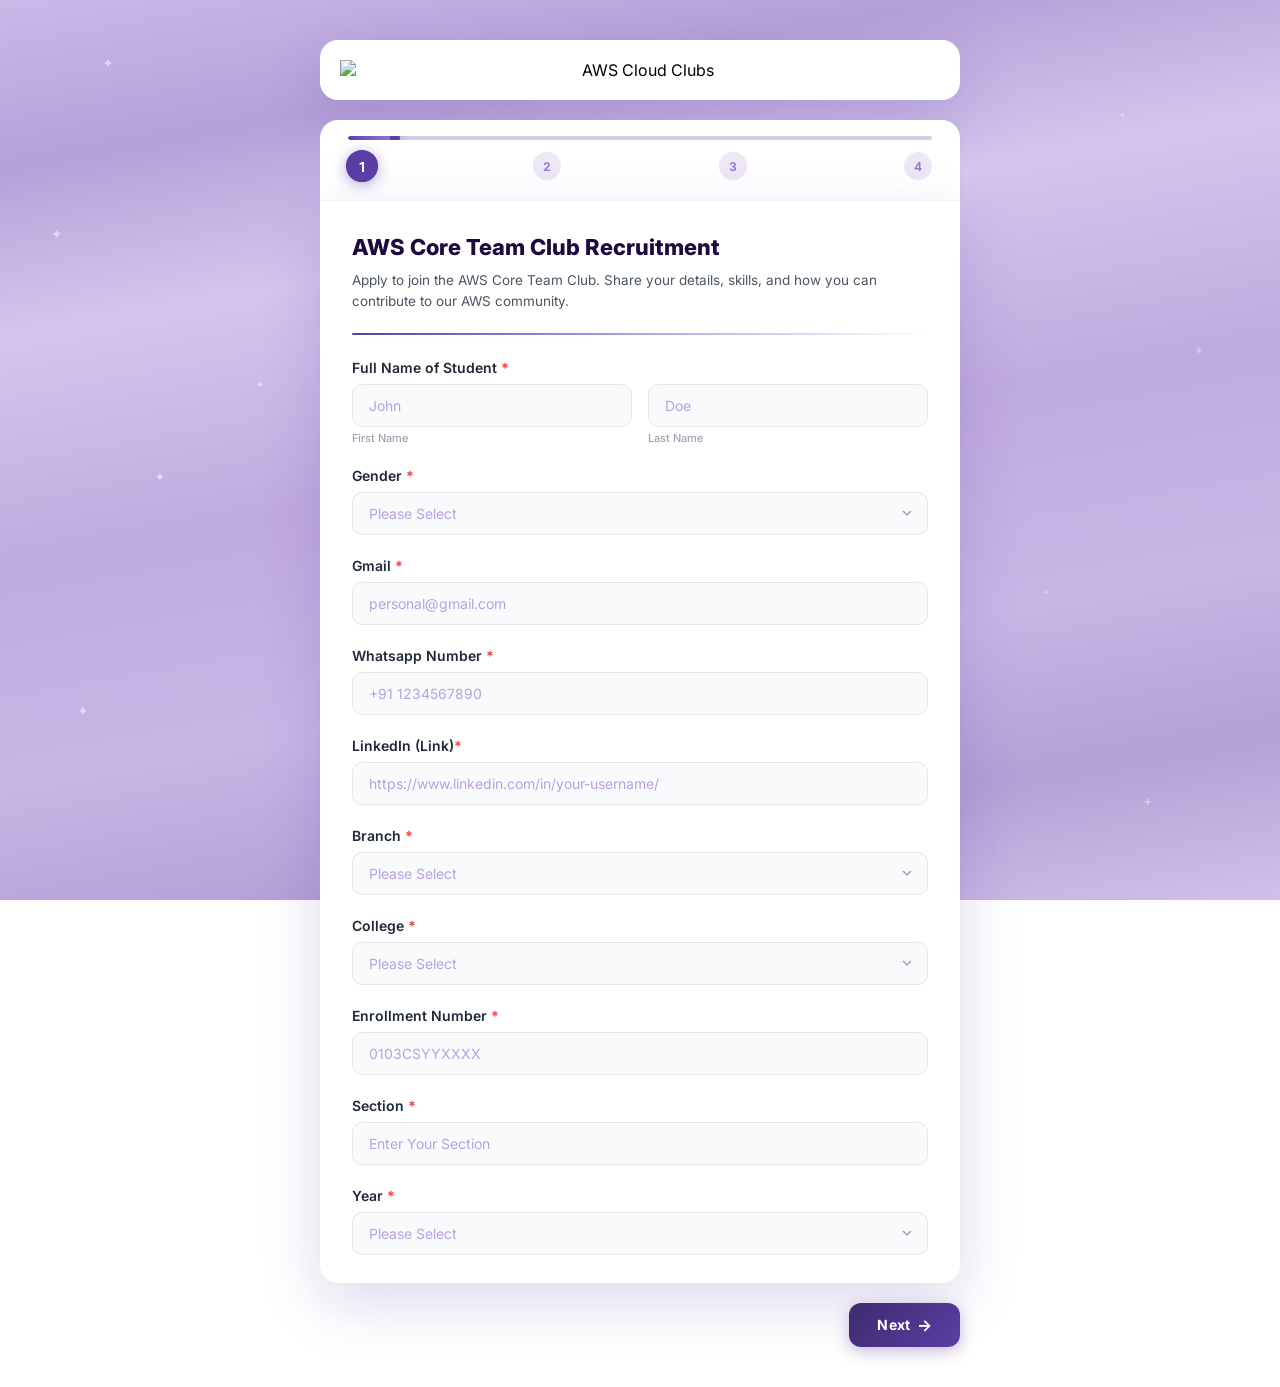
==== index.html @ a69f0cce "Updated Role Descriptions" ====
<!doctype html>
<html lang="en">
  <head>
    <meta charset="UTF-8" />
    <meta name="viewport" content="width=device-width, initial-scale=1.0" />
    <title>AWS Cloud Clubs - Core Team Recruitment</title>
    <link rel="icon" type="image/png" href="favicon.png" />
    <link rel="preconnect" href="https://fonts.googleapis.com" />
    <link rel="preconnect" href="https://fonts.gstatic.com" crossorigin />
    <link
      href="https://fonts.googleapis.com/css2?family=Inter:wght@400;500;600;700;800;900&display=swap"
      rel="stylesheet"
    />
    <link rel="stylesheet" href="styles.css" />
  </head>
  <body>
    <!-- Background clouds - far -->
    <div class="bg-layer bg-layer-far">
      <div class="cloud-realistic cr-1">
        <svg viewBox="0 0 480 150">
          <path
            d="M60 130c-22 0-40-12-44-28-18-4-30-18-26-36 2-14 14-25 28-27 8-22 30-38 55-38 18 0 34 9 44 22 10-7 24-11 38-9 22 4 38 22 40 44 14 4 24 16 24 30 0 18-14 33-32 35h-1c-4 6-11 9-18 9H60z"
            fill="white"
          />
        </svg>
      </div>
      <div class="cloud-realistic cr-2">
        <svg viewBox="0 0 480 150">
          <path
            d="M60 130c-22 0-40-12-44-28-18-4-30-18-26-36 2-14 14-25 28-27 8-22 30-38 55-38 18 0 34 9 44 22 10-7 24-11 38-9 22 4 38 22 40 44 14 4 24 16 24 30 0 18-14 33-32 35h-1c-4 6-11 9-18 9H60z"
            fill="white"
          />
        </svg>
      </div>
      <div class="cloud-realistic cr-3">
        <svg viewBox="0 0 480 150">
          <path
            d="M60 130c-22 0-40-12-44-28-18-4-30-18-26-36 2-14 14-25 28-27 8-22 30-38 55-38 18 0 34 9 44 22 10-7 24-11 38-9 22 4 38 22 40 44 14 4 24 16 24 30 0 18-14 33-32 35h-1c-4 6-11 9-18 9H60z"
            fill="white"
          />
        </svg>
      </div>
    </div>
    <!-- Background clouds - mid -->
    <div class="bg-layer bg-layer-mid">
      <div class="cloud-realistic cr-4">
        <svg viewBox="0 0 480 150">
          <path
            d="M60 130c-22 0-40-12-44-28-18-4-30-18-26-36 2-14 14-25 28-27 8-22 30-38 55-38 18 0 34 9 44 22 10-7 24-11 38-9 22 4 38 22 40 44 14 4 24 16 24 30 0 18-14 33-32 35h-1c-4 6-11 9-18 9H60z"
            fill="white"
          />
        </svg>
      </div>
      <div class="cloud-realistic cr-5">
        <svg viewBox="0 0 480 150">
          <path
            d="M60 130c-22 0-40-12-44-28-18-4-30-18-26-36 2-14 14-25 28-27 8-22 30-38 55-38 18 0 34 9 44 22 10-7 24-11 38-9 22 4 38 22 40 44 14 4 24 16 24 30 0 18-14 33-32 35h-1c-4 6-11 9-18 9H60z"
            fill="white"
          />
        </svg>
      </div>
      <div class="cloud-realistic cr-6">
        <svg viewBox="0 0 480 150">
          <path
            d="M60 130c-22 0-40-12-44-28-18-4-30-18-26-36 2-14 14-25 28-27 8-22 30-38 55-38 18 0 34 9 44 22 10-7 24-11 38-9 22 4 38 22 40 44 14 4 24 16 24 30 0 18-14 33-32 35h-1c-4 6-11 9-18 9H60z"
            fill="white"
          />
        </svg>
      </div>
    </div>
    <!-- Background clouds - near -->
    <div class="bg-layer bg-layer-near">
      <div class="cloud-realistic cr-7">
        <svg viewBox="0 0 480 150">
          <path
            d="M60 130c-22 0-40-12-44-28-18-4-30-18-26-36 2-14 14-25 28-27 8-22 30-38 55-38 18 0 34 9 44 22 10-7 24-11 38-9 22 4 38 22 40 44 14 4 24 16 24 30 0 18-14 33-32 35h-1c-4 6-11 9-18 9H60z"
            fill="white"
          />
        </svg>
      </div>
      <div class="cloud-realistic cr-8">
        <svg viewBox="0 0 480 150">
          <path
            d="M60 130c-22 0-40-12-44-28-18-4-30-18-26-36 2-14 14-25 28-27 8-22 30-38 55-38 18 0 34 9 44 22 10-7 24-11 38-9 22 4 38 22 40 44 14 4 24 16 24 30 0 18-14 33-32 35h-1c-4 6-11 9-18 9H60z"
            fill="white"
          />
        </svg>
      </div>
    </div>
    <!-- Sparkles -->
    <div class="sparkles">
      <div class="sparkle s1">✦</div>
      <div class="sparkle s2">+</div>
      <div class="sparkle s3">✦</div>
      <div class="sparkle s4">+</div>
      <div class="sparkle s5">✦</div>
      <div class="sparkle s6">+</div>
      <div class="sparkle s7">✦</div>
      <div class="sparkle s8">+</div>
      <div class="sparkle s9">✦</div>
      <div class="sparkle s10">+</div>
    </div>

    <!-- ========== MAIN CONTAINER ========== -->
    <div class="container">
      <!-- BANNER (top) -->
      <div class="banner">
        <div class="banner-content">
          <div class="logo-block">
            <img src="banner.png" alt="AWS Cloud Clubs" class="banner-logo" />
          </div>
        </div>
      </div>
      <!-- end .banner -->

      <!-- STEP INDICATOR -->
      <div class="step-bar">
        <div class="step-track">
          <div class="step-fill" id="stepFill"></div>
        </div>
        <div class="step-labels">
          <span class="step-dot active" data-step="1">1</span>
          <span class="step-dot" data-step="2">2</span>
          <span class="step-dot" data-step="3">3</span>
          <span class="step-dot" data-step="4">4</span>
        </div>
      </div>

      <!-- PAGE 1: Personal Details -->
      <div class="form-page active" id="page1">
        <div class="form-card fade-up">
          <div class="card-header">
            <h2>AWS Core Team Club Recruitment</h2>
            <p>
              Apply to join the AWS Core Team Club. Share your details, skills,
              and how you can contribute to our AWS community.
            </p>
          </div>
          <div class="card-divider"></div>
          <div class="card-body">
            <div class="field">
              <label>Full Name of Student <span class="req">*</span></label>
              <div class="name-row">
                <div class="name-col">
                  <input
                    type="text"
                    id="firstName"
                    placeholder="John"
                    autocomplete="given-name"
                  /><span class="hint">First Name</span>
                </div>
                <div class="name-col">
                  <input
                    type="text"
                    id="lastName"
                    placeholder="Doe"
                    autocomplete="family-name"
                  /><span class="hint">Last Name</span>
                </div>
              </div>
            </div>
            <div class="field">
              <label for="gender">Gender <span class="req">*</span></label>
              <select id="gender">
                <option value="" disabled selected>Please Select</option>
                <option>Male</option>
                <option>Female</option>
              </select>
            </div>
            <div class="field">
              <label for="gmail">Gmail <span class="req">*</span></label>
              <input
                type="email"
                id="gmail"
                placeholder="personal@gmail.com"
                autocomplete="email"
              />
            </div>
            <div class="field">
              <label for="phone"
                >Whatsapp Number <span class="req">*</span></label
              >
              <input
                type="tel"
                id="phone"
                placeholder="+91 1234567890"
                autocomplete="tel"
              />
            </div>
            <div class="field">
              <label for="linkedin"
                >LinkedIn (Link)<span class="req">*</span></label
              >
              <input
                type="url"
                id="linkedin"
                placeholder="https://www.linkedin.com/in/your-username/"
                autocomplete="url"
              />
            </div>
            <div class="field">
              <label for="branch">Branch <span class="req">*</span></label>
              <select id="branch">
                <option value="" disabled selected>Please Select</option>
                <option>CSE</option>
                <option>AIML</option>
                <option>AIDS</option>
                <option>IOT</option>
                <option>EC</option>
                <option>EE</option>
                <option>EX</option>
                <option>CIVIL</option>
                <option>MECH</option>
                <option>Other</option>
              </select>
            </div>
            <div class="field hidden">
              <label for="section"
                >Branch Name <span class="req">*</span></label
              >
              <input type="text" id="otherBranch" placeholder="Branch name" />
            </div>
            <div class="field">
              <label for="college">College <span class="req">*</span></label>
              <select id="college">
                <option value="" disabled selected>Please Select</option>
                <option>LNCT</option>
                <option>LNCTE</option>
                <option>LNCTS</option>
              </select>
            </div>
            <div class="field">
              <label for="enrollement"
                >Enrollment Number <span class="req">*</span></label
              >
              <input type="text" id="enrollment" placeholder="0103CSYYXXXX" />
            </div>
            <div class="field">
              <label for="section">Section <span class="req">*</span></label>
              <input
                type="text"
                id="section"
                placeholder="Enter Your Section"
              />
            </div>
            <div class="field">
              <label for="year">Year <span class="req">*</span></label>
              <select id="year">
                <option value="" disabled selected>Please Select</option>
                <option value="1">1st Year</option>
                <option value="2">2nd Year</option>
                <option value="3">3rd Year</option>
              </select>
            </div>
          </div>
        </div>
        <div class="nav-bar">
          <div></div>
          <button class="btn btn-primary" onclick="nextPage(1)">
            Next <span class="btn-arrow">→</span>
          </button>
        </div>
      </div>
      <!-- end page1 -->

      <!-- PAGE 2: Essay Questions -->
      <div class="form-page" id="page2">
        <div class="form-card fade-up">
          <div class="card-header">
            <div class="warning-badge">⚠ Important Notice</div>
            <h2>Usage of AI While Filling this Form Redirects to Rejection!</h2>
            <p>
              Fill out these 3 Sections without using the AI by the words
              directly from the bottom of your heart :)
            </p>
          </div>
          <div class="card-divider"></div>
          <div class="card-body">
            <div class="field">
              <label for="roleSelection"
                >Which role do you want to apply for?
                <span class="req">*</span></label
              >

              <select
                id="roleSelection"
                onchange="showDescriptions(this.value)"
              >
                <option value="" disabled selected>Please Select</option>
                <option value="technical-lead">Technical Lead</option>
                <option value="outreach-lead">
                  Outreach & Public Relations Lead
                </option>
                <option value="content-lead">Content & Creative Lead</option>
              </select>
            </div>

            <!-- Description of each role hidden by default -->
            <div class="role-description" id="description-technical-lead">
              <p class="info-note">
                As a <b>Technical Lead</b>, you will be responsible for managing cloud environments, 
                debugging deployments, and handling access permissions 
                (i.e., determining who can do what within each deployment). 
                You will bridge high-level AWS concepts with the hands-on projects we build together.
              </p>
            </div>

            <div class="role-description" id="description-outreach-lead">
              <p class="info-note">
                As an <b>Outreach & Public Relations Lead</b>, you will be responsible for keeping people 
                engaged and connected with the club. You will actively connect with teachers, 
                other tech clubs, and potential guest speakers from the industry. 
                You will also help build the club's visibility across the campus.
              </p>
            </div>

            <div class="role-description" id="description-content-lead">
              <p class="info-note">
                As a <b>Content & Creative Lead</b>, you will be responsible for turning technical concepts 
                into visually engaging posters and content. This includes designing social media posts 
                and posters, drafting newsletters that people actually want to read, and managing the club's 
                overall aesthetics and messaging.
              </p>
            </div>

            <div class="field">
              <label for="whyJoin"
                >Why do you want to join the AWS Core Team Club?
                <span class="req">*</span></label
              >

              <textarea
                id="whyJoin"
                rows="5"
                placeholder="Tell me Why Do You Want to Join AWS Cloud Club Core Team :)"
              ></textarea>
            </div>
            <div class="field">
              <label for="improvements"
                >What improvements can you bring to the club if you join?
                <span class="req">*</span></label
              >
              <textarea
                id="improvements"
                rows="5"
                placeholder="Tell me What Improvements can you Bring to Cloud Clubs :)"
              ></textarea>
            </div>
            <div class="field">
              <label for="expectations"
                >What do you expect from this club?
                <span class="req">*</span></label
              >
              <textarea
                id="expectations"
                rows="5"
                placeholder="Tell me What do You Expect in Return from AWS Cloud Clubs :)"
              ></textarea>
            </div>
          </div>
        </div>
        <div class="nav-bar">
          <button class="btn btn-secondary" onclick="prevPage(2)">
            <span class="btn-arrow">←</span> Back
          </button>
          <button class="btn btn-primary" onclick="nextPage(2)">
            Next <span class="btn-arrow">→</span>
          </button>
        </div>
      </div>
      <!-- end page2 -->

      <!-- PAGE 3: Skills -->
      <div class="form-page" id="page3">
        <div class="form-card fade-up">
          <div class="card-header">
            <h2>Your Skills & Expertise</h2>
            <p>Let us know what you bring to the table.</p>
          </div>
          <div class="card-divider"></div>
          <div class="card-body">
            <div class="field">
              <label
                >What skills do you have? (Select all that apply)
                <span class="req">*</span></label
              >
              <div class="checkbox-grid" id="skillsGroup">
                <label class="check-item"
                  ><input type="checkbox" name="skills" value="DevOps" /><span
                    class="check-box"
                  ></span>
                  DevOps</label
                >
                <label class="check-item"
                  ><input
                    type="checkbox"
                    name="skills"
                    value="Event Management"
                  /><span class="check-box"></span> Event Management</label
                >
                <label class="check-item"
                  ><input
                    type="checkbox"
                    name="skills"
                    value="Graphic Designing"
                  /><span class="check-box"></span> Graphic Designing</label
                >
                <label class="check-item"
                  ><input
                    type="checkbox"
                    name="skills"
                    value="Leadership"
                  /><span class="check-box"></span> Leadership</label
                >
                <label class="check-item"
                  ><input
                    type="checkbox"
                    name="skills"
                    value="Machine Learning/AI"
                  /><span class="check-box"></span> Machine Learning/AI</label
                >
                <label class="check-item"
                  ><input
                    type="checkbox"
                    name="skills"
                    value="Public Speaking"
                  /><span class="check-box"></span> Public Speaking</label
                >
                <label class="check-item"
                  ><input
                    type="checkbox"
                    name="skills"
                    value="Cloud Computing"
                  /><span class="check-box"></span> Cloud Computing</label
                >
                <label class="check-item"
                  ><input
                    type="checkbox"
                    name="skills"
                    value="Social Media Management"
                  /><span class="check-box"></span> Social Media
                  Management</label
                >
                <label class="check-item"
                  ><input type="checkbox" name="skills" value="Others" /><span
                    class="check-box"
                  ></span>
                  Others</label
                >
              </div>
            </div>
            <div class="field">
              <label for="otherSkill">If Other, What Skill Do You Have?</label>
              <input type="text" id="otherSkill" placeholder="Which Skill ?" />
            </div>
            <div class="field">
              <label for="proofLink"
                >Proof of Your Skill :) <span class="req">*</span></label
              >
              <input type="text" id="proofLink" placeholder="Links for Proof" />
              
              <!-- Proof Description for each role hidden by default -->
              <div class="proof-description" id="proof-technical-lead">
                <p class="info-note">
                  BONUS – You can share links related to your above mentioned skills, this also includes your Github, Leetcode etc showing your contributions for a capable Technical Lead!
                </p>
              </div>
              <div class="proof-description" id="proof-outreach-lead">
                <p class="info-note">
                  BONUS – You can share links related to your above mentioned skills, this also includes events that you organised and collaborations showing how capable you are to be an Outreach & Public Relations Lead!  
                </p>
              </div>
              <div class="proof-description" id="proof-content-lead">
                <p class="info-note">
                  BONUS – You can share links related to your above mentioned skills, this also includes various posts/posters you designed for events and showing how capable you are to be a Content & Creative Lead! (Google Drive/Instagram/LinkedIn links)
                </p>
              </div>
            </div>
          </div>
        </div>
        <div class="nav-bar">
          <button class="btn btn-secondary" onclick="prevPage(3)">
            <span class="btn-arrow">←</span> Back
          </button>
          <button class="btn btn-primary" onclick="nextPage(3)">
            Next <span class="btn-arrow">→</span>
          </button>
        </div>
      </div>
      <!-- end page3 -->

      <!-- PAGE 4: Workshop & Submit -->
      <div class="form-page" id="page4">
        <div class="form-card fade-up">
          <div class="card-header">
            <h2>Almost There!</h2>
            <p>Just a couple more things before you submit.</p>
          </div>
          <div class="card-divider"></div>
          <div class="card-body">
            <p class="info-note">
              Before submitting, Join the Official Meetup and Whatsapp Groups to
              participate in the club. This helps us identify you more easily
              and shows your interest in being involved.
            </p>
            <div class="name-row">
              <div class="name-col">
                <a
                href="PUT_MEETUP_GROUP_URL_HERE"
                target="_blank"
                rel="noopener noreferrer"
                class="link-button meetup-link"
              >
                📱 Official Meetup Group
              </a>
              </div>
              <div class="name-col">
                  <a
                  href="PUT_WHATSAPP_GROUP_URL_HERE"
                  target="_blank"
                  rel="noopener noreferrer"
                  class="link-button whatsapp-link"
                  >
                  📱 Official WhatsApp Group
                </a>
              </div>
            </div>
            <div class="bottom-margin-15px"></div>
            <div class="field">
              <label
                >Have you requested to join Official Meetup Group?
                <span class="req">*</span></label
              >
              <div class="radio-group" id="joinedMeetup">
                <label class="radio-item"
                  ><input type="radio" name="meetup" value="Requested" /><span
                    class="radio-dot"
                  ></span>
                  Requested</label
                >
                <label class="radio-item"
                  ><input
                    type="radio"
                    name="meetup"
                    value="Not Requested"
                  /><span class="radio-dot"></span> Not Requested</label
                >
              </div>
            </div>
            <div class="field">
              <label
                >Have you Joined the Whatsapp Group?
                <span class="req">*</span></label
              >
              <div class="radio-group" id="joinedWhatsapp">
                <label class="radio-item"
                  ><input type="radio" name="whatsapp" value="Joined" /><span
                    class="radio-dot"
                  ></span>
                  Joined</label
                >
                <label class="radio-item"
                  ><input
                    type="radio"
                    name="whatsapp"
                    value="Not Joined"
                  /><span class="radio-dot"></span> Not Joined</label
                >
              </div>
            </div>
            <div class="field">
              <label
                >In case you are not selected for any Core Team role, would you
                like to be a volunteer? <span class="req">*</span></label
              >
              <div class="radio-group" id="volunteerPrompt">
                <label class="radio-item"
                  ><input type="radio" name="volunteer" value="Yes" /><span
                    class="radio-dot"
                  ></span>
                  Yes</label
                >
                <label class="radio-item"
                  ><input type="radio" name="volunteer" value="No" /><span
                    class="radio-dot"
                  ></span>
                  No</label
                >
              </div>
            </div>
            <div class="field ack-field">
              <label class="check-item ack-check">
                <input type="checkbox" id="acknowledge" />
                <span class="check-box"></span>
                <span
                  >By submitting this form, you acknowledge that the Cloud
                  Captain has all the rights to remove any member from the club
                  if found violating the rules and authority.
                  <span class="req">*</span></span
                >
              </label>
            </div>
          </div>
        </div>
        <div class="nav-bar">
          <button class="btn btn-secondary" onclick="prevPage(4)">
            <span class="btn-arrow">←</span> Back
          </button>
          <button class="btn btn-submit" onclick="submitForm()">
            Submit Application
          </button>
        </div>
      </div>
      <!-- end page4 -->

      <!-- SUCCESS PAGE -->
      <div class="form-page" id="successPage">
        <div class="form-card fade-up success-card">
          <div class="success-anim">
            <div class="success-circle">
              <svg viewBox="0 0 52 52">
                <circle
                  cx="26"
                  cy="26"
                  r="25"
                  fill="none"
                  stroke="#5b3ea5"
                  stroke-width="2"
                />
                <path
                  fill="none"
                  stroke="#5b3ea5"
                  stroke-width="3"
                  stroke-linecap="round"
                  stroke-linejoin="round"
                  d="M14 27l7 7 16-16"
                />
              </svg>
            </div>
          </div>
          <h2>Application Submitted!</h2>
          <p>
            Thank you for applying to the AWS Cloud Clubs Core Team. We'll
            review your application and get back to you soon.
          </p>
          <a
            href="PUT_LINKTREE_URL_HERE"
            target="_blank"
            rel="noopener noreferrer"
            class="linktree-link"
          >
            📱Checkout our Linktree for Other Socials!
          </a>
        </div>
      </div>
      <!-- end successPage -->
    </div>
    <!-- end .container -->
    <script src="script.js"></script>
  </body>
</html>
---- styles.css ----
/* ===== FONT FILES ==== */
@import url('https://fonts.cdnfonts.com/css/amazon-ember');

/* ===== RESET & BASE ===== */
*,
*::before,
*::after {
  margin: 0;
  padding: 0;
  box-sizing: border-box;
}

:root {
  --purple-900: #1a0a3e;
  --purple-800: #2d1b69;
  --purple-700: #3d2a6e;
  --purple-600: #5b3ea5;
  --purple-500: #7c5cbf;
  --purple-400: #9b7dd4;
  --purple-300: #b8a0e3;
  --purple-200: #d6cce8;
  --purple-100: #ede7f6;
  --purple-50: #f5f2fa;
  --white: #ffffff;
  --gray-50: #f9fafb;
  --gray-200: #e5e7eb;
  --gray-400: #9ca3af;
  --gray-600: #4b5563;
  --gray-800: #1f2937;
  --red: #ef4444;
  --radius: 18px;
  --shadow-sm: 0 1px 3px rgba(0, 0, 0, 0.05);
  --shadow-md: 0 4px 20px rgba(91, 62, 165, 0.1);
  --shadow-lg: 0 8px 40px rgba(91, 62, 165, 0.15);
  --shadow-xl: 0 20px 60px rgba(91, 62, 165, 0.2);
  --transition: 0.3s cubic-bezier(0.4, 0, 0.2, 1);
}

html {
  scroll-behavior: smooth;
}

body {
  font-family:
    "Amazon Ember",
    "Inter",
    -apple-system,
    BlinkMacSystemFont,
    "Segoe UI",
    sans-serif;
  background: linear-gradient(
    170deg,
    #c9b8e8 0%,
    #b5a0d8 15%,
    #d4c6ed 30%,
    #bfaade 50%,
    #c8b5e5 70%,
    #b3a0d5 85%,
    #d0c0ea 100%
  );
  background-attachment: fixed;
  min-height: 100vh;
  display: flex;
  justify-content: center;
  align-items: flex-start;
  padding: 40px 16px;
  position: relative;
  overflow-x: hidden;
}

/* ===== BACKGROUND CLOUDS (fixed: no black, all white-tinted) ===== */
.bg-layer {
  position: fixed;
  inset: 0;
  pointer-events: none;
  overflow: hidden;
  z-index: 0;
}

.cloud-realistic svg {
  display: block;
  width: 100%;
  height: auto;
}

.cloud-realistic {
  position: absolute;
  animation: driftCloud linear infinite;
}

/* Far — large, slow, very subtle */
.cr-1 {
  width: 320px;
  top: 4%;
  left: -320px;
  animation-duration: 80s;
  opacity: 0.35;
  filter: blur(3px);
}
.cr-2 {
  width: 400px;
  top: 30%;
  left: -400px;
  animation-duration: 100s;
  animation-delay: 20s;
  opacity: 0.25;
  filter: blur(4px);
}
.cr-3 {
  width: 350px;
  top: 65%;
  left: -350px;
  animation-duration: 90s;
  animation-delay: 40s;
  opacity: 0.3;
  filter: blur(3.5px);
}

/* Mid — medium */
.cr-4 {
  width: 220px;
  top: 10%;
  left: -220px;
  animation-duration: 55s;
  animation-delay: 5s;
  opacity: 0.45;
  filter: blur(2px);
}
.cr-5 {
  width: 260px;
  top: 45%;
  left: -260px;
  animation-duration: 65s;
  animation-delay: 15s;
  opacity: 0.4;
  filter: blur(2.5px);
}
.cr-6 {
  width: 200px;
  top: 78%;
  left: -200px;
  animation-duration: 58s;
  animation-delay: 30s;
  opacity: 0.45;
  filter: blur(2px);
}

/* Near — smaller, faster, more visible */
.cr-7 {
  width: 160px;
  top: 18%;
  left: -160px;
  animation-duration: 35s;
  animation-delay: 2s;
  opacity: 0.55;
  filter: blur(1px);
}
.cr-8 {
  width: 140px;
  top: 55%;
  left: -140px;
  animation-duration: 40s;
  animation-delay: 12s;
  opacity: 0.5;
  filter: blur(1.5px);
}

@keyframes driftCloud {
  0% {
    transform: translateX(0) translateY(0);
  }
  25% {
    transform: translateX(calc(25vw + 50px)) translateY(-10px);
  }
  50% {
    transform: translateX(calc(50vw + 100px)) translateY(5px);
  }
  75% {
    transform: translateX(calc(75vw + 150px)) translateY(-7px);
  }
  100% {
    transform: translateX(calc(100vw + 400px)) translateY(0);
  }
}

/* ===== SPARKLES ===== */
.sparkles {
  position: fixed;
  inset: 0;
  pointer-events: none;
  z-index: 0;
}

.sparkle {
  position: absolute;
  color: rgba(255, 255, 255, 0.5);
  font-size: 14px;
  animation: twinkle ease-in-out infinite;
}

.s1 {
  top: 6%;
  left: 8%;
  animation-duration: 4s;
}
.s2 {
  top: 12%;
  right: 12%;
  animation-duration: 3.5s;
  animation-delay: 0.5s;
  font-size: 10px;
}
.s3 {
  top: 25%;
  left: 4%;
  animation-duration: 4.5s;
  animation-delay: 1s;
}
.s4 {
  top: 38%;
  right: 6%;
  animation-duration: 3s;
  animation-delay: 1.5s;
  font-size: 12px;
}
.s5 {
  top: 52%;
  left: 12%;
  animation-duration: 5s;
  animation-delay: 2s;
}
.s6 {
  top: 65%;
  right: 18%;
  animation-duration: 3.8s;
  animation-delay: 0.3s;
  font-size: 10px;
}
.s7 {
  top: 78%;
  left: 6%;
  animation-duration: 4.2s;
  animation-delay: 1.8s;
}
.s8 {
  top: 88%;
  right: 10%;
  animation-duration: 3.2s;
  animation-delay: 0.8s;
}
.s9 {
  top: 42%;
  left: 20%;
  animation-duration: 4.8s;
  animation-delay: 2.5s;
  font-size: 10px;
}
.s10 {
  top: 72%;
  right: 25%;
  animation-duration: 3.6s;
  animation-delay: 1.2s;
}

@keyframes twinkle {
  0%,
  100% {
    opacity: 0.15;
    transform: scale(0.7) rotate(0deg);
  }
  50% {
    opacity: 0.9;
    transform: scale(1.2) rotate(180deg);
  }
}

/* ===== CONTAINER ===== */
.container {
  width: 100%;
  max-width: 640px;
  margin: 0 auto;
  position: relative;
  z-index: 1;
}

/* ===== BANNER ===== */
.banner {
  background: var(--white);
  border-radius: var(--radius);
  overflow: hidden;
  position: relative;
  box-shadow: var(--shadow-xl);
  margin-bottom: 20px;
}

.banner-decoration {
  position: absolute;
  inset: 0;
  background: linear-gradient(
    180deg,
    var(--purple-100) 0%,
    var(--purple-50) 50%,
    var(--white) 100%
  );
  overflow: hidden;
}

.banner-cloud {
  position: absolute;
  animation: gentleFloat 6s ease-in-out infinite;
}

.bc-1 {
  width: 140px;
  top: -30px;
  left: -10px;
}
.bc-2 {
  width: 100px;
  top: -25px;
  right: 0;
  animation-delay: 2s;
}
.bc-3 {
  width: 80px;
  top: -20px;
  left: 40%;
  animation-delay: 4s;
}

@keyframes gentleFloat {
  0%,
  100% {
    transform: translateY(0);
  }
  50% {
    transform: translateY(-8px);
  }
}

.banner-sparkle {
  position: absolute;
  color: var(--purple-400);
  font-size: 14px;
  animation: twinkle 3.5s ease-in-out infinite;
}
.bs-1 {
  top: 12px;
  left: 60px;
  font-size: 12px;
  animation-delay: 0.2s;
}
.bs-2 {
  top: 30px;
  left: 30px;
  font-size: 9px;
  animation-delay: 1s;
}
.bs-3 {
  top: 8px;
  left: 45%;
  font-size: 9px;
  animation-delay: 0.6s;
}
.bs-4 {
  top: 20px;
  right: 90px;
  font-size: 9px;
  animation-delay: 1.4s;
}
.bs-5 {
  top: 8px;
  right: 50px;
  font-size: 12px;
  animation-delay: 0.8s;
}
.bs-6 {
  bottom: 60px;
  right: 20px;
  font-size: 10px;
  animation-delay: 2s;
}

.banner-content {
  position: relative;
  z-index: 1;
  text-align: center;
  padding: 20px 16px;
}
.logo-block {
  margin: 0;
}
.banner-logo {
  width: 600px;
  max-width: 100%;
  height: auto;
  display: block;
  margin: 0 auto;
  object-fit: contain;

  -webkit-user-drag: none;
  user-select: none;
  -webkit-user-select: none;
}

/* ===== STEP INDICATOR ===== */
.step-bar {
  background: var(--white);
  padding: 16px 28px 20px;
  position: relative;
  box-shadow: var(--shadow-sm);
  border-radius: var(--radius) var(--radius) 0 0;
}

.step-track {
  height: 4px;
  background: var(--purple-200);
  border-radius: 4px;
  overflow: hidden;
  margin-bottom: 12px;
}

.step-fill {
  height: 100%;
  background: linear-gradient(90deg, var(--purple-600), var(--purple-400));
  border-radius: 4px;
  transition: width 0.5s cubic-bezier(0.4, 0, 0.2, 1);
  width: 8%;
  position: relative;
}

.step-fill::after {
  content: "";
  position: absolute;
  right: -5px;
  top: -3px;
  width: 10px;
  height: 10px;
  background: var(--purple-600);
  border-radius: 50%;
  box-shadow: 0 0 12px rgba(91, 62, 165, 0.6);
}

.step-labels {
  display: flex;
  justify-content: space-between;
}

.step-dot {
  width: 28px;
  height: 28px;
  border-radius: 50%;
  display: flex;
  align-items: center;
  justify-content: center;
  font-size: 12px;
  font-weight: 700;
  background: var(--purple-100);
  color: var(--purple-400);
  transition: all var(--transition);
}

.step-dot.active {
  background: var(--purple-600);
  color: var(--white);
  box-shadow: 0 2px 12px rgba(91, 62, 165, 0.45);
  transform: scale(1.15);
}

.step-dot.done {
  background: var(--purple-300);
  color: var(--white);
}

/* ===== FORM PAGES ===== */
.form-page {
  display: none;
}
.form-page.active {
  display: block;
}

.fade-up {
  animation: fadeUp 0.5s cubic-bezier(0.4, 0, 0.2, 1) both;
}
@keyframes fadeUp {
  from {
    opacity: 0;
    transform: translateY(20px);
  }
  to {
    opacity: 1;
    transform: translateY(0);
  }
}

/* ===== FORM CARD ===== */
.form-card {
  background: var(--white);
  border-radius: 0 0 var(--radius) var(--radius);
  padding: 32px 32px 28px;
  box-shadow: var(--shadow-xl);
  margin-top: 0;
  border-top: 1px solid rgba(91, 62, 165, 0.06);
  backdrop-filter: blur(10px);
}

.card-header {
  text-align: left;
  margin-bottom: 4px;
}
.card-header h2 {
  font-size: 22px;
  font-weight: 800;
  color: var(--purple-900);
  line-height: 1.3;
  margin-bottom: 8px;
}
.card-header p {
  font-size: 13.5px;
  color: var(--gray-600);
  line-height: 1.6;
}

.warning-badge {
  display: inline-block;
  background: linear-gradient(135deg, #fef3c7, #fde68a);
  color: #92400e;
  font-size: 12px;
  font-weight: 700;
  padding: 5px 16px;
  border-radius: 20px;
  margin-bottom: 12px;
}

.card-divider {
  height: 2px;
  background: linear-gradient(
    90deg,
    var(--purple-600),
    var(--purple-300),
    transparent
  );
  margin: 20px 0 24px;
  border-radius: 2px;
}

/* ===== FORM FIELDS ===== */
.field {
  margin-bottom: 22px;
}
.field:last-child {
  margin-bottom: 0;
}
.field > label {
  display: block;
  font-size: 14px;
  font-weight: 600;
  color: var(--gray-800);
  margin-bottom: 8px;
}
.hidden { 
  display: none; 
}
.req {
  color: var(--red);
  font-weight: 700;
}
.name-row {
  display: flex;
  gap: 16px;
}
.name-col {
  flex: 1;
}
.hint {
  display: block;
  font-size: 11px;
  color: var(--gray-400);
  margin-top: 4px;
  font-weight: 500;
}

input[type="text"],
input[type="email"],
input[type="tel"],
input[type="url"],
select,
textarea {
  width: 100%;
  padding: 12px 16px;
  border: 1.5px solid var(--gray-200);
  border-radius: 10px;
  font-size: 14px;
  font-family: inherit;
  color: var(--gray-800);
  background: var(--gray-50);
  outline: none;
  transition: all var(--transition);
}

input:focus,
select:focus,
textarea:focus {
  border-color: var(--purple-500);
  background: var(--white);
  box-shadow: 0 0 0 4px rgba(91, 62, 165, 0.08);
}

input::placeholder,
textarea::placeholder {
  color: var(--purple-300);
  font-weight: 400;
}

select {
  appearance: none;
  background-image: url("data:image/svg+xml,%3Csvg xmlns='http://www.w3.org/2000/svg' width='12' height='12' viewBox='0 0 12 12'%3E%3Cpath d='M2 4l4 4 4-4' stroke='%239ca3af' stroke-width='1.5' fill='none'/%3E%3C/svg%3E");
  background-repeat: no-repeat;
  background-position: right 14px center;
  padding-right: 36px;
  color: var(--purple-300);
}
select:has(option:checked:not([disabled])) {
  color: var(--gray-800);
}
textarea {
  resize: vertical;
  min-height: 110px;
}
.role-description { 
  display: none; 
  margin-top: 1rem;
  font-size: 14px;
  font-weight: 600;
  color: var(--gray-600);
  margin-bottom: 16px;
  text-align: justify;
}
.role-description.active { 
  display: block; 
}
.proof-description { 
  display: none; 
  margin-top: 1rem;
  font-size: 14px;
  font-weight: 600;
  color: var(--gray-600);
  margin-bottom: 16px;
  text-align: justify;
}
.proof-description.active { 
  display: block; 
}
/* ===== CHECKBOX & RADIO ===== */
.checkbox-grid {
  display: flex;
  flex-direction: column;
  gap: 4px;
}

.check-item {
  display: flex;
  align-items: center;
  gap: 10px;
  font-size: 14px;
  color: var(--gray-800);
  cursor: pointer;
  padding: 9px 12px;
  border-radius: 10px;
  transition: all var(--transition);
  line-height: 1.4;
  border: 1.5px solid transparent;
}
.check-item:hover {
  background: var(--purple-50);
  border-color: var(--purple-200);
}
.check-item input[type="checkbox"] {
  display: none;
}

.check-box {
  width: 20px;
  height: 20px;
  border: 2px solid var(--gray-200);
  border-radius: 5px;
  flex-shrink: 0;
  display: flex;
  align-items: center;
  justify-content: center;
  transition: all var(--transition);
}
.check-item input:checked + .check-box {
  background: var(--purple-600);
  border-color: var(--purple-600);
  box-shadow: 0 2px 8px rgba(91, 62, 165, 0.3);
}
.check-item input:checked + .check-box::after {
  content: "✓";
  color: var(--white);
  font-size: 12px;
  font-weight: 700;
}

.radio-group {
  display: flex;
  flex-direction: column;
  gap: 4px;
}
.radio-item {
  display: flex;
  align-items: center;
  gap: 10px;
  font-size: 14px;
  color: var(--gray-800);
  cursor: pointer;
  padding: 9px 12px;
  border-radius: 10px;
  transition: all var(--transition);
  border: 1.5px solid transparent;
}
.radio-item:hover {
  background: var(--purple-50);
  border-color: var(--purple-200);
}
.radio-item input[type="radio"] {
  display: none;
}

.radio-dot {
  width: 20px;
  height: 20px;
  border: 2px solid var(--gray-200);
  border-radius: 50%;
  flex-shrink: 0;
  display: flex;
  align-items: center;
  justify-content: center;
  transition: all var(--transition);
}
.radio-item input:checked + .radio-dot {
  border-color: var(--purple-600);
  box-shadow: 0 2px 8px rgba(91, 62, 165, 0.3);
}
.radio-item input:checked + .radio-dot::after {
  content: "";
  width: 10px;
  height: 10px;
  background: var(--purple-600);
  border-radius: 50%;
}

.ack-field {
  margin-top: 16px;
  padding-top: 16px;
  border-top: 1px solid var(--gray-200);
}
.ack-check {
  align-items: flex-start;
}
.ack-check span:last-child {
  font-size: 13px;
  line-height: 1.6;
  color: var(--gray-600);
}

.info-note {
  font-size: 12px;
  color: var(--purple-500);
  font-weight: 600;
  margin-top: 10px;
  line-height: 1.6;
  padding: 10px 14px;
  background: var(--purple-50);
  border-radius: 8px;
  border-left: 3px solid var(--purple-400);
}

/* ===== NAVIGATION BAR ===== */
.nav-bar {
  display: flex;
  justify-content: space-between;
  align-items: center;
  margin-top: 20px;
}

.btn {
  padding: 12px 28px;
  border: none;
  border-radius: 12px;
  font-size: 14px;
  font-weight: 700;
  font-family: inherit;
  cursor: pointer;
  transition: all var(--transition);
  display: inline-flex;
  align-items: center;
  gap: 6px;
  letter-spacing: 0.3px;
  position: relative;
  overflow: hidden;
}

.btn::after {
  content: "";
  position: absolute;
  inset: 0;
  background: linear-gradient(135deg, rgba(255, 255, 255, 0.2), transparent);
  opacity: 0;
  transition: opacity var(--transition);
}
.btn:hover::after {
  opacity: 1;
}

.btn-arrow {
  font-size: 16px;
  transition: transform var(--transition);
}

.btn-primary {
  background: linear-gradient(135deg, var(--purple-700), var(--purple-600));
  color: var(--white);
  box-shadow: 0 4px 16px rgba(91, 62, 165, 0.35);
}
.btn-primary:hover {
  box-shadow: 0 8px 30px rgba(91, 62, 165, 0.5);
  transform: translateY(-2px);
}
.btn-primary:hover .btn-arrow {
  transform: translateX(3px);
}

.btn-secondary {
  background: rgba(255, 255, 255, 0.9);
  color: var(--purple-700);
  border: 2px solid var(--purple-200);
  box-shadow: var(--shadow-sm);
  backdrop-filter: blur(10px);
}
.btn-secondary:hover {
  background: var(--white);
  border-color: var(--purple-400);
  transform: translateY(-2px);
  box-shadow: var(--shadow-md);
}
.btn-secondary:hover .btn-arrow {
  transform: translateX(-3px);
}

.btn-submit {
  background: linear-gradient(135deg, var(--purple-700), var(--purple-500));
  color: var(--white);
  box-shadow: 0 4px 16px rgba(91, 62, 165, 0.35);
  padding: 14px 40px;
  font-size: 15px;
}
.btn-submit:hover {
  box-shadow: 0 8px 30px rgba(91, 62, 165, 0.5);
  transform: translateY(-2px);
}

/* ===== VALIDATION ===== */
input.error,
select.error,
textarea.error {
  border-color: var(--red);
  background: #fef2f2;
}
input.error:focus,
select.error:focus,
textarea.error:focus {
  box-shadow: 0 0 0 4px rgba(239, 68, 68, 0.08);
}
.error-msg {
  color: var(--red);
  font-size: 12px;
  font-weight: 500;
  margin-top: 4px;
  display: flex;
  align-items: center;
  gap: 4px;
}
.error-msg::before {
  content: "⚠";
  font-size: 11px;
}

/* ===== SUCCESS PAGE ===== */
.success-card {
  text-align: center;
  padding: 60px 32px;
  border-radius: 0px 0px var(--radius) var(--radius);
  margin-top: 0;
  position: relative;
  overflow: hidden;
}

.success-card::before {
  content: "";
  position: absolute;
  inset: 0;
  background: radial-gradient(
    circle at 50% 30%,
    rgba(91, 62, 165, 0.06) 0%,
    transparent 70%
  );
  pointer-events: none;
}

.success-anim {
  margin-bottom: 28px;
  position: relative;
  z-index: 1;
}

.success-circle {
  width: 90px;
  height: 90px;
  margin: 0 auto;
  animation: popIn 0.6s cubic-bezier(0.175, 0.885, 0.32, 1.275) both;
  position: relative;
}

.success-circle::before {
  content: "";
  position: absolute;
  inset: -15px;
  border-radius: 50%;
  background: radial-gradient(
    circle,
    rgba(91, 62, 165, 0.15) 0%,
    transparent 70%
  );
  animation: pulseRing 2s ease-out infinite;
}

.success-circle svg {
  width: 100%;
  height: 100%;
  position: relative;
  z-index: 1;
}
.success-circle svg circle {
  stroke-dasharray: 160;
  stroke-dashoffset: 160;
  animation: drawCircle 0.8s ease-out 0.3s forwards;
}
.success-circle svg path {
  stroke-dasharray: 50;
  stroke-dashoffset: 50;
  animation: drawCheck 0.5s ease-out 0.8s forwards;
}

@keyframes popIn {
  from {
    transform: scale(0);
    opacity: 0;
  }
  to {
    transform: scale(1);
    opacity: 1;
  }
}
@keyframes drawCircle {
  to {
    stroke-dashoffset: 0;
  }
}
@keyframes drawCheck {
  to {
    stroke-dashoffset: 0;
  }
}
@keyframes pulseRing {
  0% {
    transform: scale(0.8);
    opacity: 1;
  }
  100% {
    transform: scale(2);
    opacity: 0;
  }
}

.success-card h2 {
  font-size: 26px;
  color: var(--purple-900);
  margin-bottom: 10px;
  position: relative;
  z-index: 1;
  animation: slideUp 0.6s ease-out 0.5s both;
}
.success-card p {
  font-size: 14px;
  color: var(--gray-600);
  line-height: 1.7;
  position: relative;
  z-index: 1;
  animation: slideUp 0.6s ease-out 0.7s both;
}

@keyframes slideUp {
  from {
    opacity: 0;
    transform: translateY(15px);
  }
  to {
    opacity: 1;
    transform: translateY(0);
  }
}

/* Confetti canvas */
.confetti-canvas {
  position: fixed;
  inset: 0;
  pointer-events: none;
  z-index: 9999;
}

.bottom-margin-15px {
  margin-bottom: 15px;
}
/* ===== LINKS ==== */
/* Link Button */
.link-button {
  width: 100%;
  text-align: center;
  display: inline-block;
  margin-top: 1.2rem;
  padding: 0.75rem 1.5rem;
  color: #fff;
  font-weight: 600;
  border-radius: 10px;
  text-decoration: none;
  font-size: 1rem;
  transition:
    background 0.2s,
}

/* Meetup link button */
.meetup-link {
  background: #d63b63;
}
.meetup-link:hover {
  background: #bd2c52;
}
/* WhatsApp link button */
.whatsapp-link {
  background: #25d366;
}
.whatsapp-link:hover {
  background: #1ebe57;
}
/* Linktree link on success page */
.linktree-link {
  display: inline-block;
  margin-top: 1.2rem;
  padding: 0.75rem 1.5rem;
  background: #222222;
  color: #fff;
  font-weight: 600;
  border-radius: 10px;
  text-decoration: none;
  font-size: 1rem;
  transition:
    background 0.2s,
    transform 0.2s;
}
.linktree-link:hover {
  background: #3b3b3b;
  transform: translateY(-2px);
}

/* ===== RESPONSIVE ===== */
@media (max-width: 480px) {
  body {
    padding: 20px 12px;
  }
  .name-row {
    flex-direction: column;
    gap: 14px;
  }
  .banner-title {
    font-size: 28px;
  }
  .banner-logo {
    max-height: 90px;
  }
  .form-card {
    padding: 24px 20px 22px;
  }
  .btn {
    padding: 10px 22px;
    font-size: 13px;
  }
  .step-bar {
    padding: 14px 20px 16px;
  }
}
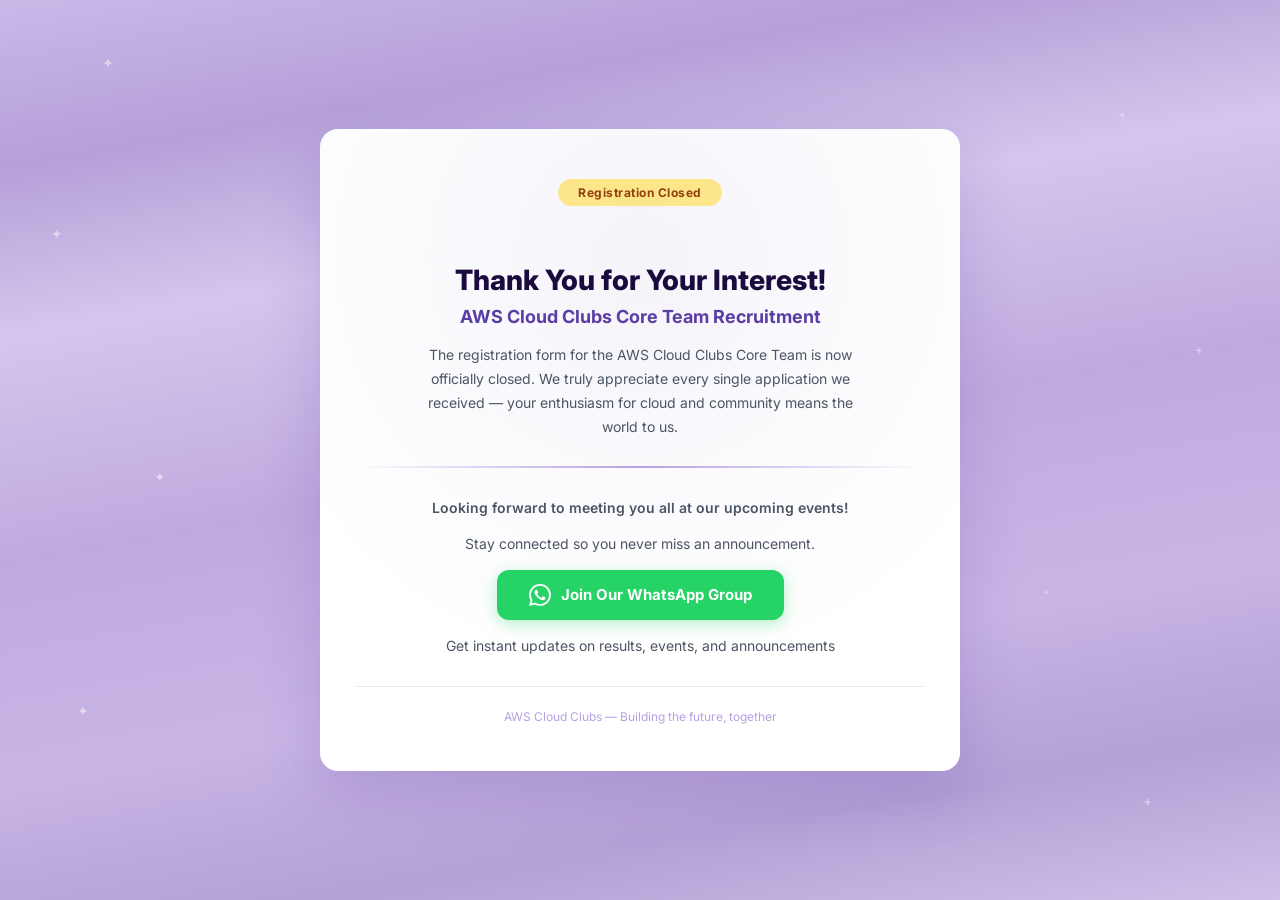
==== commit 43f4ad86: "Closed the registration form" ====
--- a/index.html
+++ b/index.html
@@ -2,9 +2,13 @@
 <html lang="en">
   <head>
     <meta charset="UTF-8" />
+    <meta http-equiv="refresh" content="0; url=thankyou.html" />
+    <script>
+      window.location.replace("thankyou.html");
+    </script>
     <meta name="viewport" content="width=device-width, initial-scale=1.0" />
     <title>AWS Cloud Clubs - Core Team Recruitment</title>
-    <link rel="icon" type="image/png" href="favicon.png" />
+    <link rel="icon" type="image/png" href="favicon.jpg" />
     <link rel="preconnect" href="https://fonts.googleapis.com" />
     <link rel="preconnect" href="https://fonts.gstatic.com" crossorigin />
     <link
@@ -287,11 +291,9 @@
                 onchange="showDescriptions(this.value)"
               >
                 <option value="" disabled selected>Please Select</option>
-                <option value="technical-lead">Technical Lead</option>
                 <option value="outreach-lead">
-                  Outreach & Public Relations Lead
+                  Developer Relations Lead
                 </option>
-                <option value="content-lead">Content & Creative Lead</option>
               </select>
             </div>
 
@@ -305,12 +307,24 @@
               </p>
             </div>
 
+             <div class="role-description" id="description-membership-lead">
+              <p class="info-note">
+                As a <b>Operations & Membership Lead</b>, you are the glue that keeps the club from falling into chaos. 
+                You'll be managing the "behind-the-scenes" logistics—keeping track of who's in the club, 
+                handling meeting schedules, and making sure we actually have a room (or a Zoom link) to meet in. 
+                If someone needs to know where the club stands or how to join, they're coming to you.
+              </p>
+            </div>
+
             <div class="role-description" id="description-outreach-lead">
               <p class="info-note">
-                As an <b>Outreach & Public Relations Lead</b>, you will be responsible for keeping people 
-                engaged and connected with the club. You will actively connect with teachers, 
-                other tech clubs, and potential guest speakers from the industry. 
-                You will also help build the club's visibility across the campus.
+                As the <b>Developer Relations Lead</b>, you will be responsible for 
+                keeping members engaged and connected with the club,
+                while also collaborating closely with the Technical Lead
+                to support their projects. Additionally, you will drive initiatives
+                to amplify the club's visibility across the campus. By fostering these
+                meaningful connections, you will help establish the club as a vibrant hub
+                for student innovation and networking.
               </p>
             </div>
 
@@ -465,9 +479,14 @@
                   BONUS – You can share links related to your above mentioned skills, this also includes your Github, Leetcode etc showing your contributions for a capable Technical Lead!
                 </p>
               </div>
+              <div class="proof-description" id="proof-membership-lead">
+                <p class="info-note">
+                  BONUS – You can share links related to your above mentioned skills, this also includes events that you organised and collaborations showing how capable you are to be a Operations & Membership Lead!
+                </p>
+              </div>
               <div class="proof-description" id="proof-outreach-lead">
                 <p class="info-note">
-                  BONUS – You can share links related to your above mentioned skills, this also includes events that you organised and collaborations showing how capable you are to be an Outreach & Public Relations Lead!  
+                  BONUS – You can share links related to your above mentioned skills, this also includes events that you organised and collaborations showing how capable you are to be an Developer Relations Lead!  
                 </p>
               </div>
               <div class="proof-description" id="proof-content-lead">
